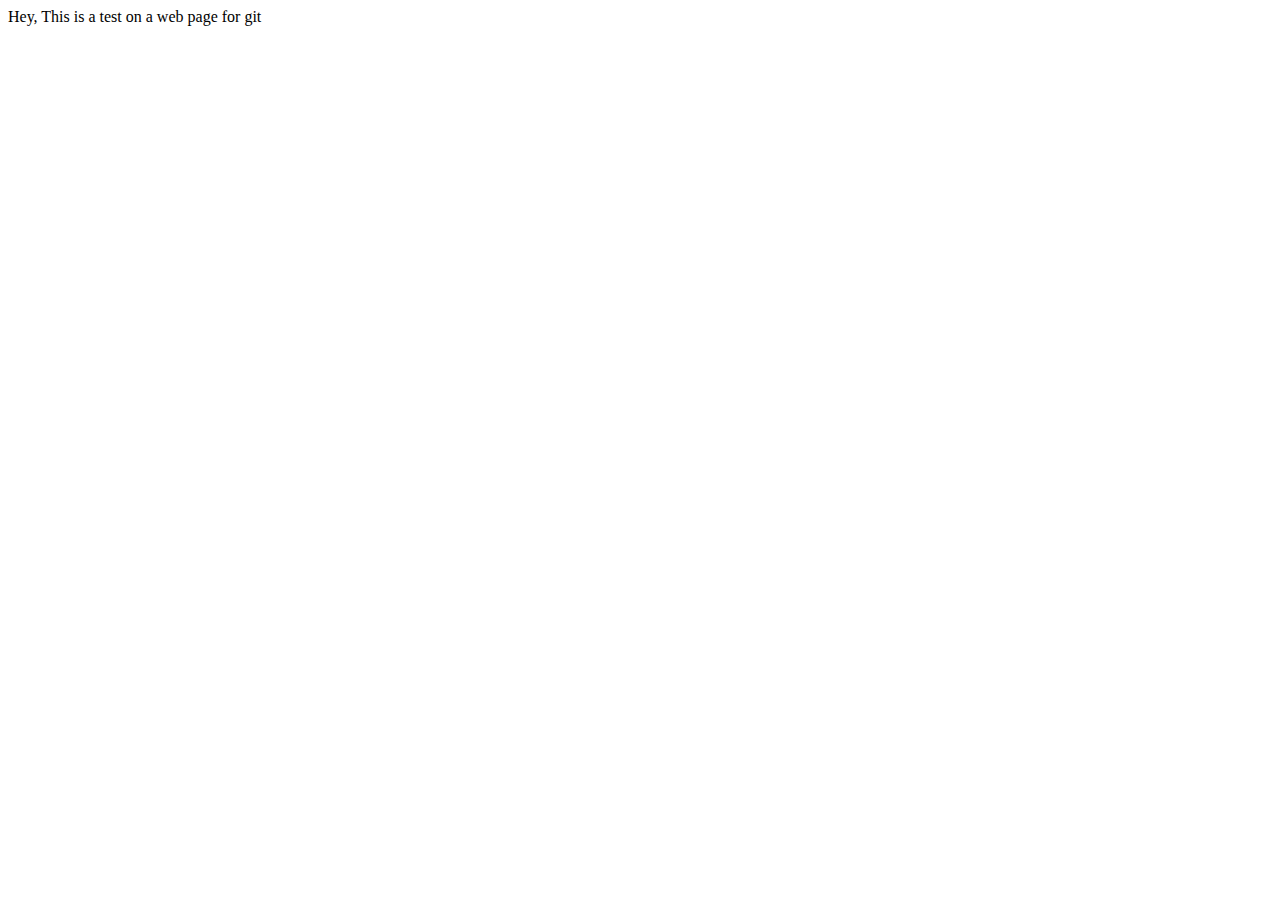
==== index.html @ 27c4f01e "this index already in html format" ====
<html lang="en">
<head>
    <meta charset="UTF-8">
    <meta http-equiv="X-UA-Compatible" content="IE=edge">
    <meta name="viewport" content="width=device-width, initial-scale=1.0">
    <title>Test git</title>
</head>
<body>
    Hey, This is a test on a web page for git
</body>
</html>
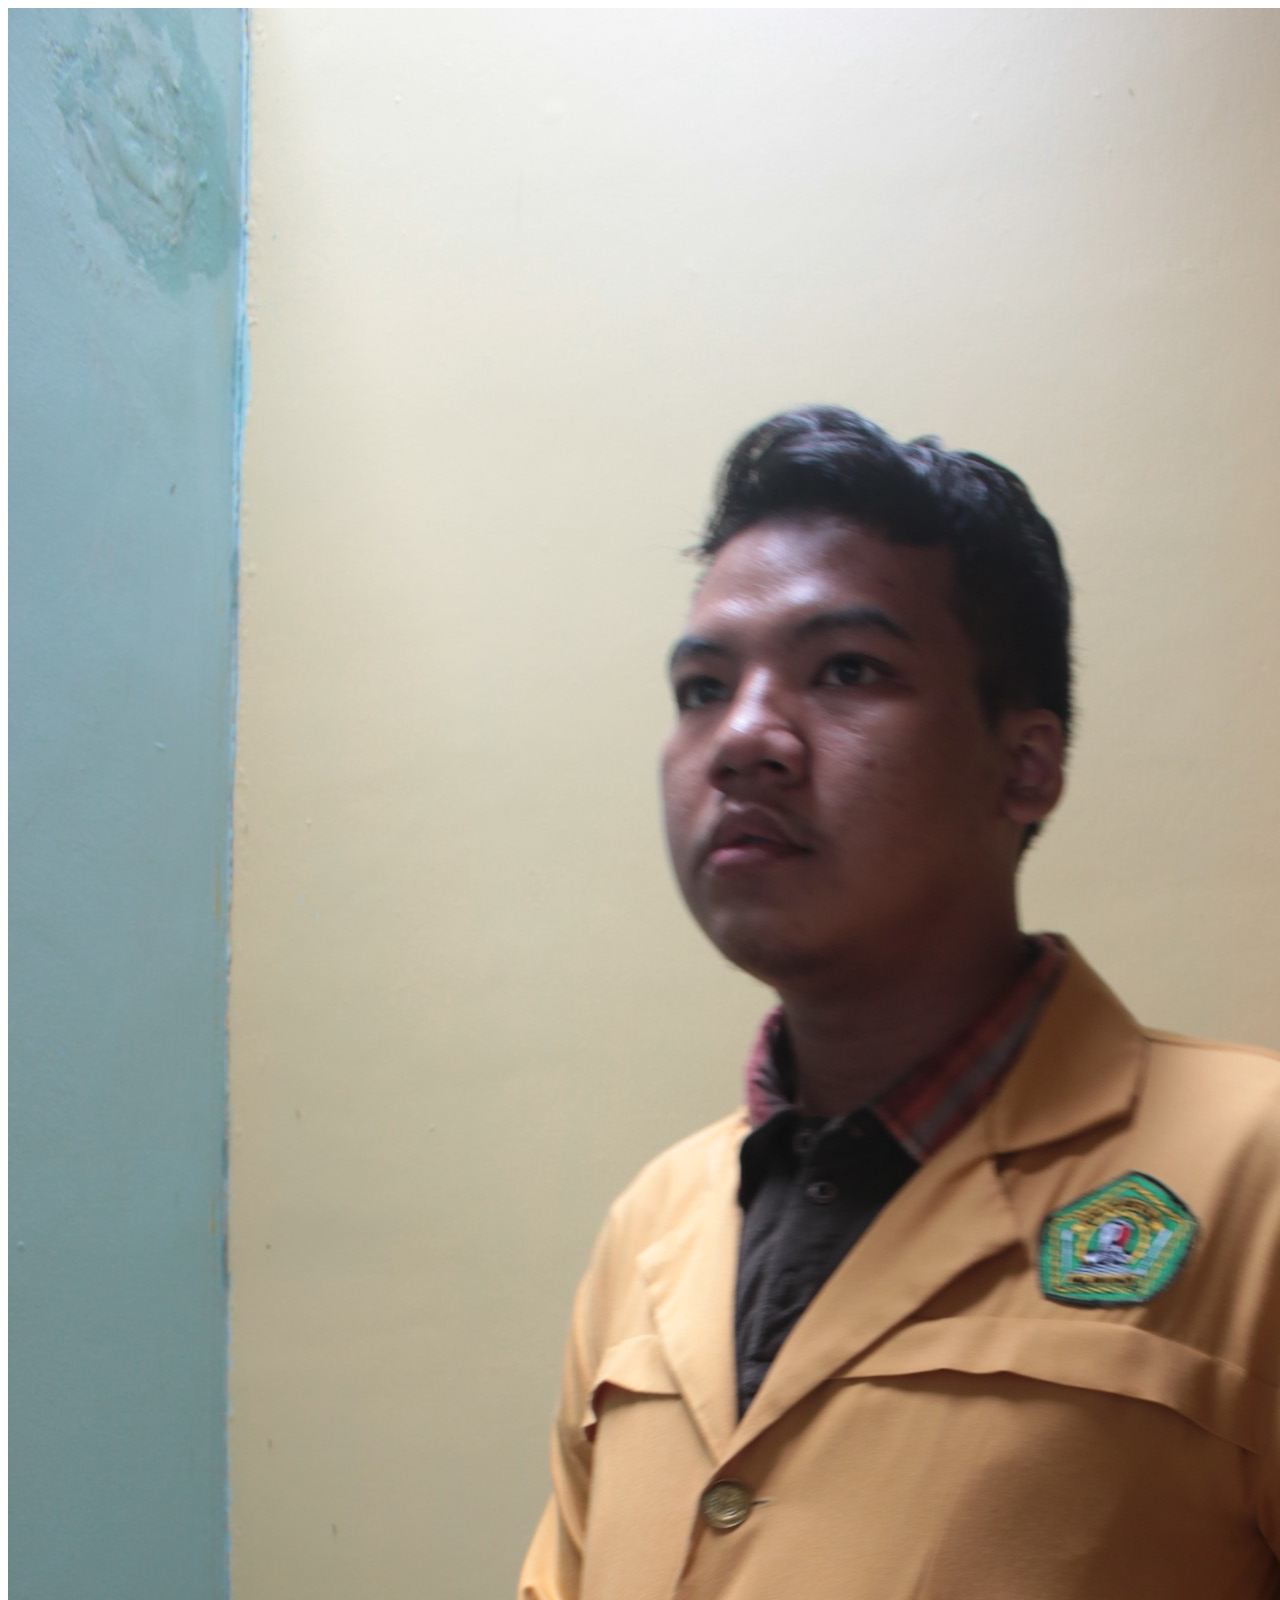
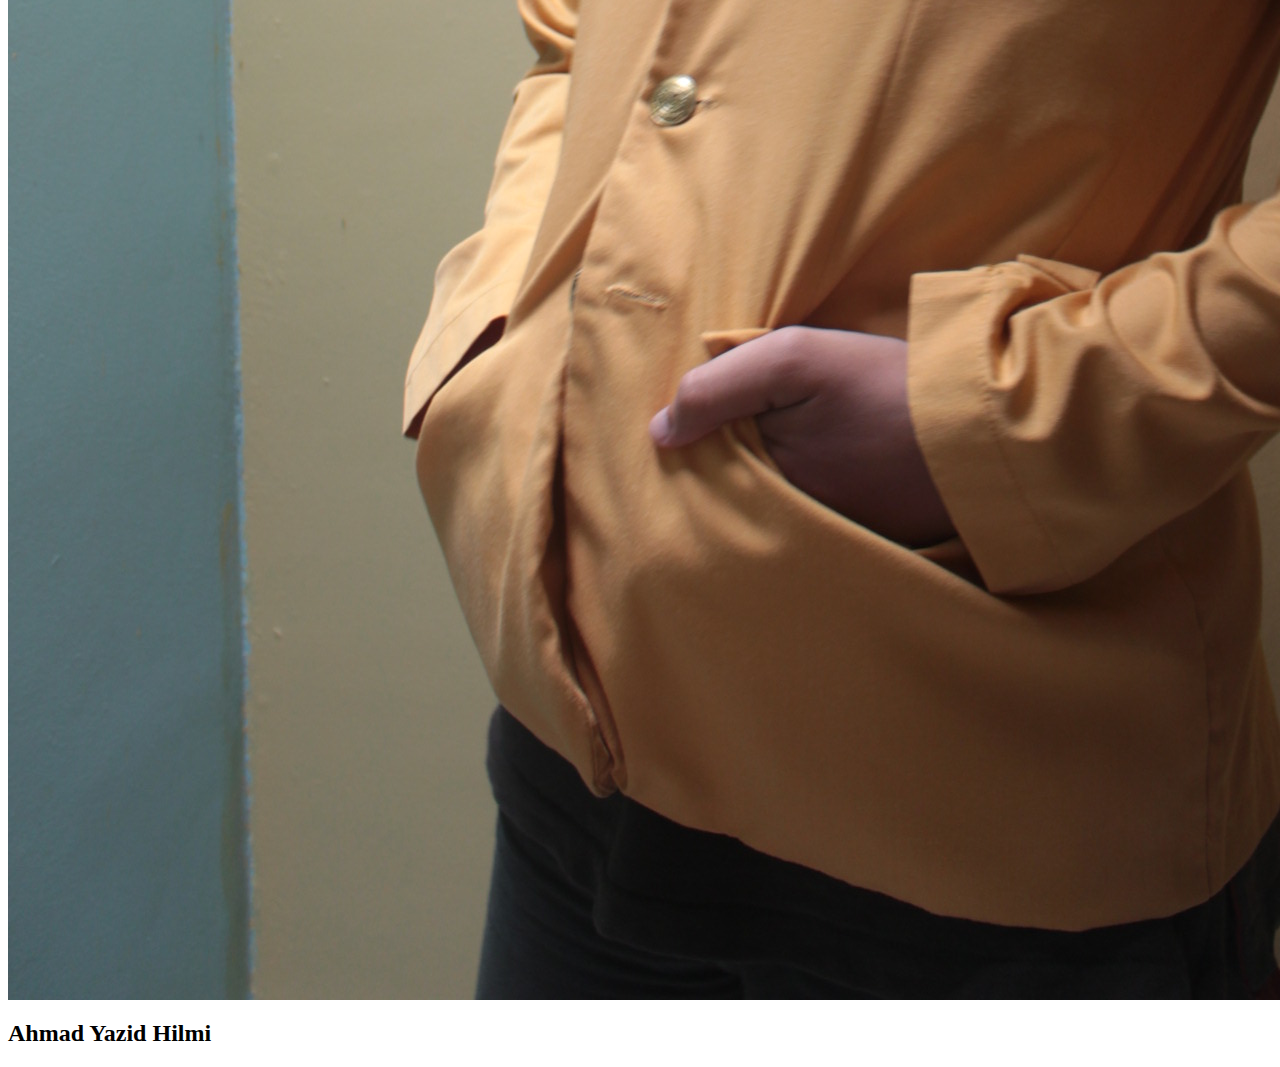
==== commit 1ecff4c2: "I change the hello world with my own picture" ====
--- a/index.html
+++ b/index.html
@@ -6,6 +6,9 @@
     <title>Test git</title>
 </head>
 <body>
-    Hey, This is a test on a web page for git
+    <div>
+        <img src="images/ahmad.JPG" alt="profile image" />
+        <h2>Ahmad Yazid Hilmi</h2>
+    </div>
 </body>
 </html>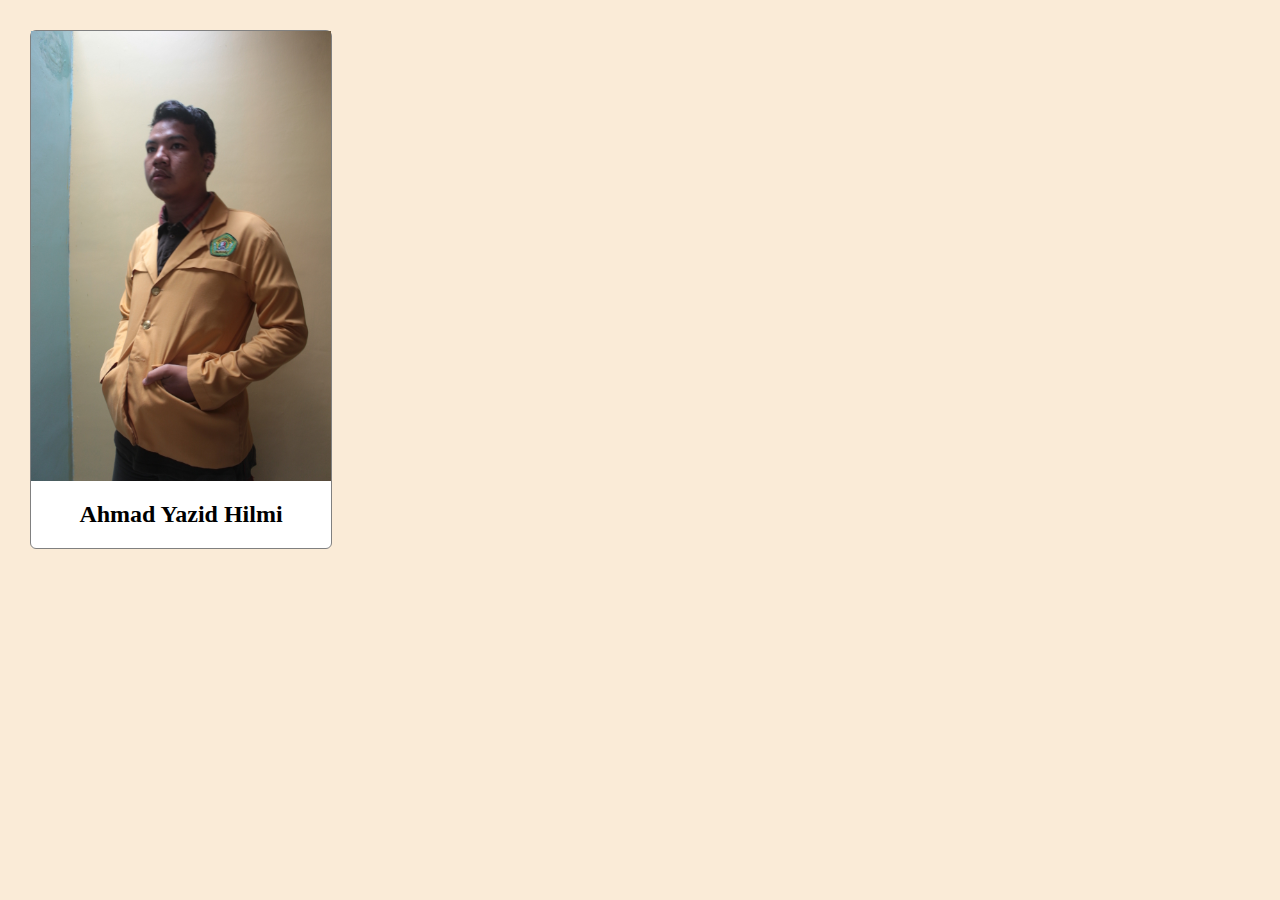
==== commit 7b4be5ae: "added initial style.css to style the profile" ====
--- a/index.html
+++ b/index.html
@@ -3,12 +3,13 @@
     <meta charset="UTF-8">
     <meta http-equiv="X-UA-Compatible" content="IE=edge">
     <meta name="viewport" content="width=device-width, initial-scale=1.0">
+    <link rel="stylesheet" href="style.css">
     <title>Test git</title>
 </head>
 <body>
-    <div>
-        <img src="images/ahmad.JPG" alt="profile image" />
-        <h2>Ahmad Yazid Hilmi</h2>
+    <div id="profile-container">
+        <img id="profile-image" src="images/ahmad.JPG" alt="profile image" />
+        <h2 id="profile-name" >Ahmad Yazid Hilmi</h2>
     </div>
 </body>
 </html>--- a/style.css
+++ b/style.css
@@ -0,0 +1,22 @@
+body {
+    width: 100%;
+    margin: 30px;
+    background-color: antiquewhite;
+ }
+  
+ #profile-container{
+    max-width: 300px;
+    background-color: white;
+    border: 1px solid gray;
+    border-radius: 6px;
+ }
+  
+ #profile-image{
+    width: 100%;
+    height: auto;
+ }
+  
+ #profile-name{
+    text-align: center;
+ }
+ 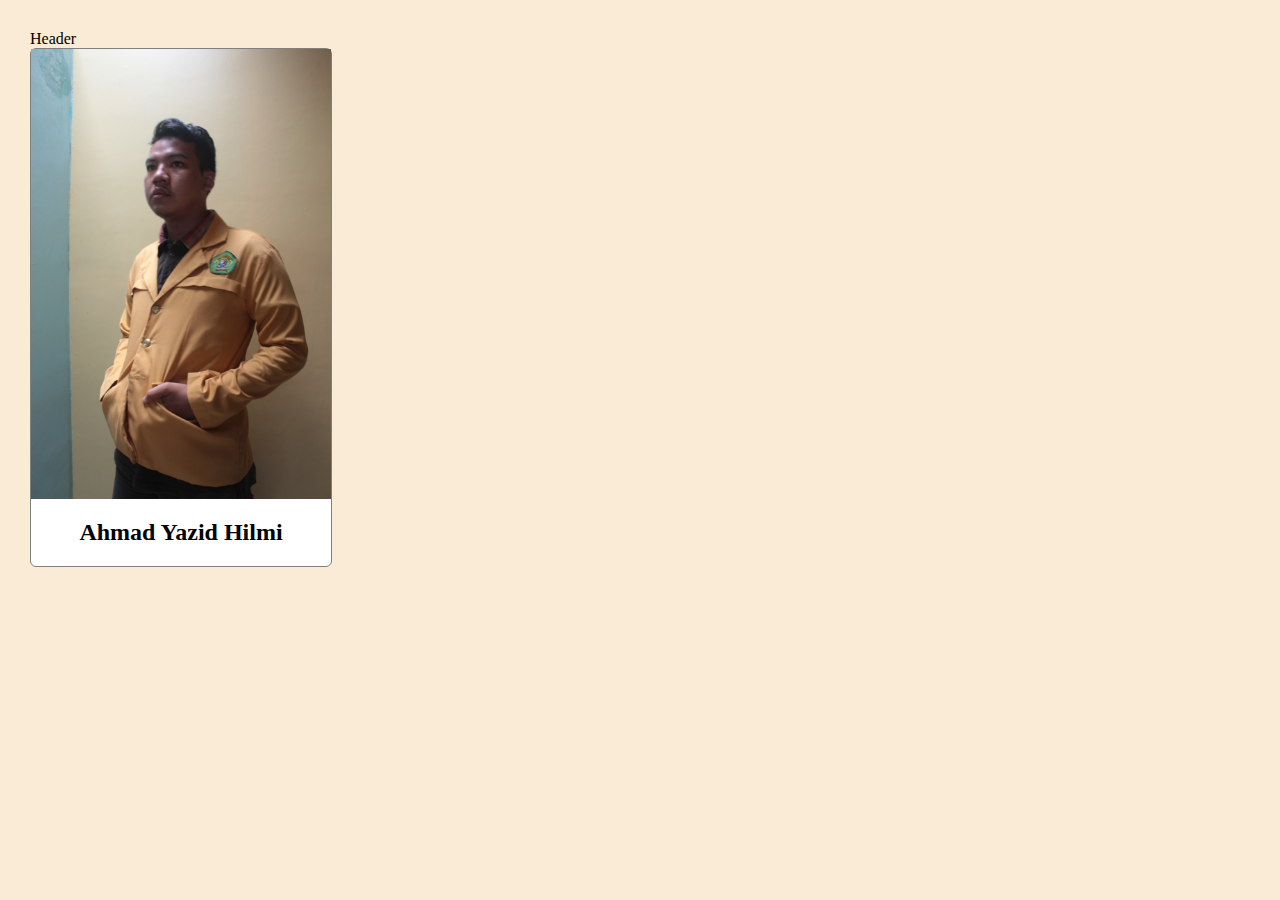
==== commit bb84fb43: "added new div as header container with id = header" ====
--- a/index.html
+++ b/index.html
@@ -7,6 +7,7 @@
     <title>Test git</title>
 </head>
 <body>
+    <div id="header">Header</div>
     <div id="profile-container">
         <img id="profile-image" src="images/ahmad.JPG" alt="profile image" />
         <h2 id="profile-name" >Ahmad Yazid Hilmi</h2>
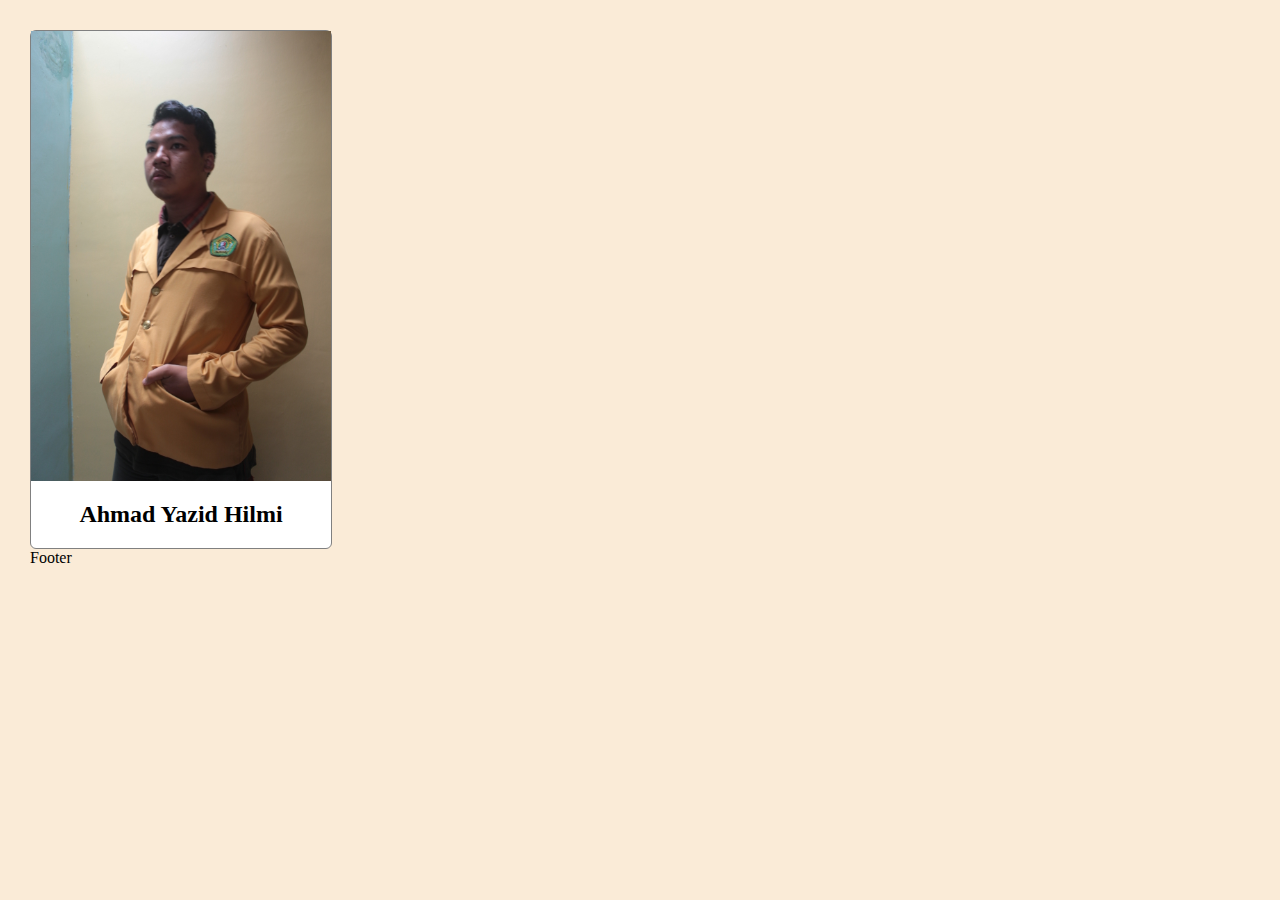
==== commit 212aa0c2: "added new div as footer container with id = footer" ====
--- a/index.html
+++ b/index.html
@@ -7,10 +7,10 @@
     <title>Test git</title>
 </head>
 <body>
-    <div id="header">Header</div>
     <div id="profile-container">
         <img id="profile-image" src="images/ahmad.JPG" alt="profile image" />
         <h2 id="profile-name" >Ahmad Yazid Hilmi</h2>
     </div>
+    <div id="footer">Footer</div>
 </body>
 </html>--- a/style.css
+++ b/style.css
@@ -19,4 +19,13 @@
  #profile-name{
     text-align: center;
  }
+
+ #header {
+    width: 100%;
+    height: 50px;
+    line-height: 50px;
+    background-color: burlywood;
+    text-align: center;
+    color: white;
+ }
  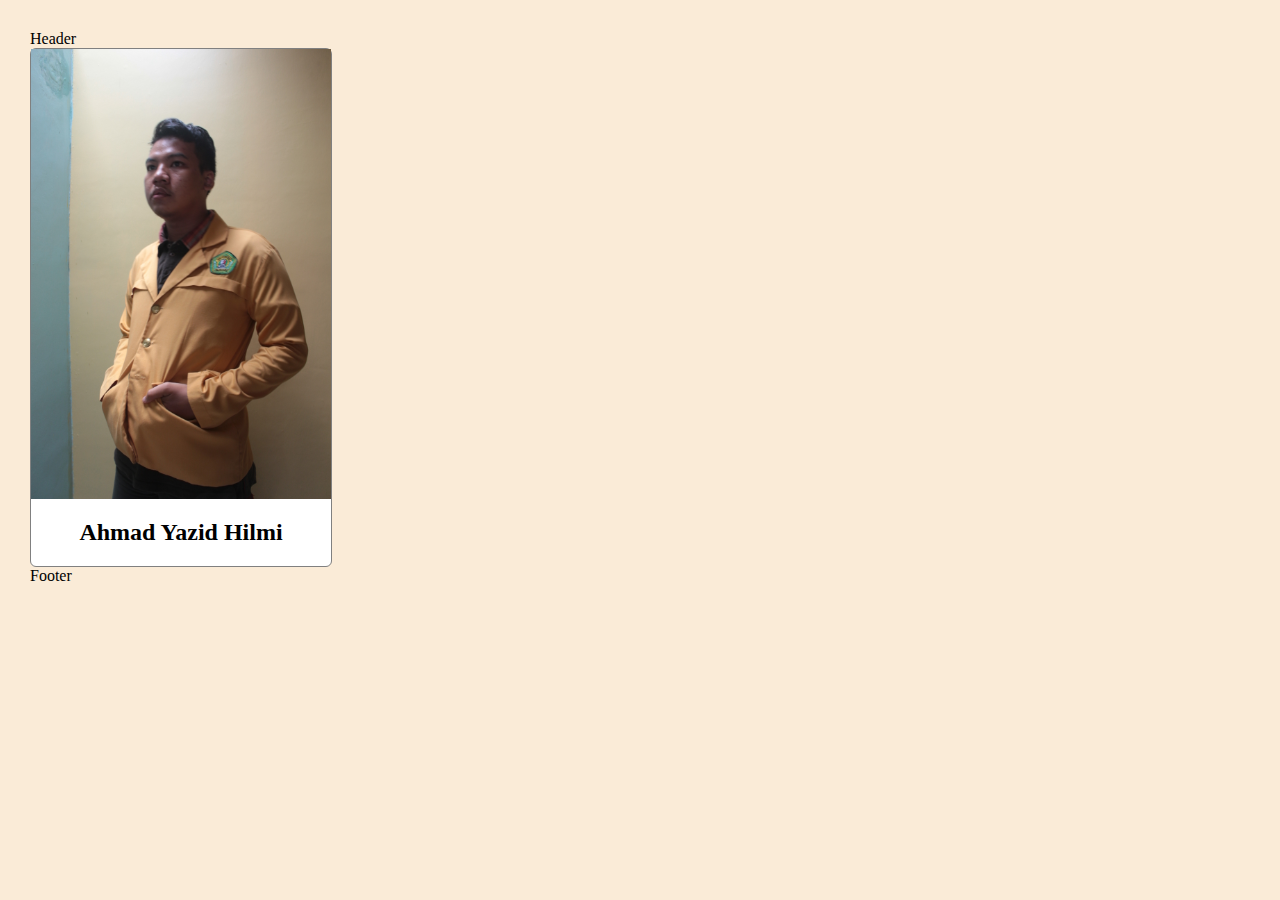
==== commit 1185eab8: "Merge branch 'development-1.0' into footer" ====
--- a/index.html
+++ b/index.html
@@ -7,6 +7,7 @@
     <title>Test git</title>
 </head>
 <body>
+    <div id="header">Header</div>
     <div id="profile-container">
         <img id="profile-image" src="images/ahmad.JPG" alt="profile image" />
         <h2 id="profile-name" >Ahmad Yazid Hilmi</h2>
--- a/style.css
+++ b/style.css
@@ -20,12 +20,20 @@
     text-align: center;
  }
 
+<<<<<<< HEAD
+ #footer {
+=======
  #header {
+>>>>>>> development-1.0
     width: 100%;
     height: 50px;
     line-height: 50px;
     background-color: burlywood;
     text-align: center;
     color: white;
+<<<<<<< HEAD
  }
- +=======
+ }
+ 
+>>>>>>> development-1.0
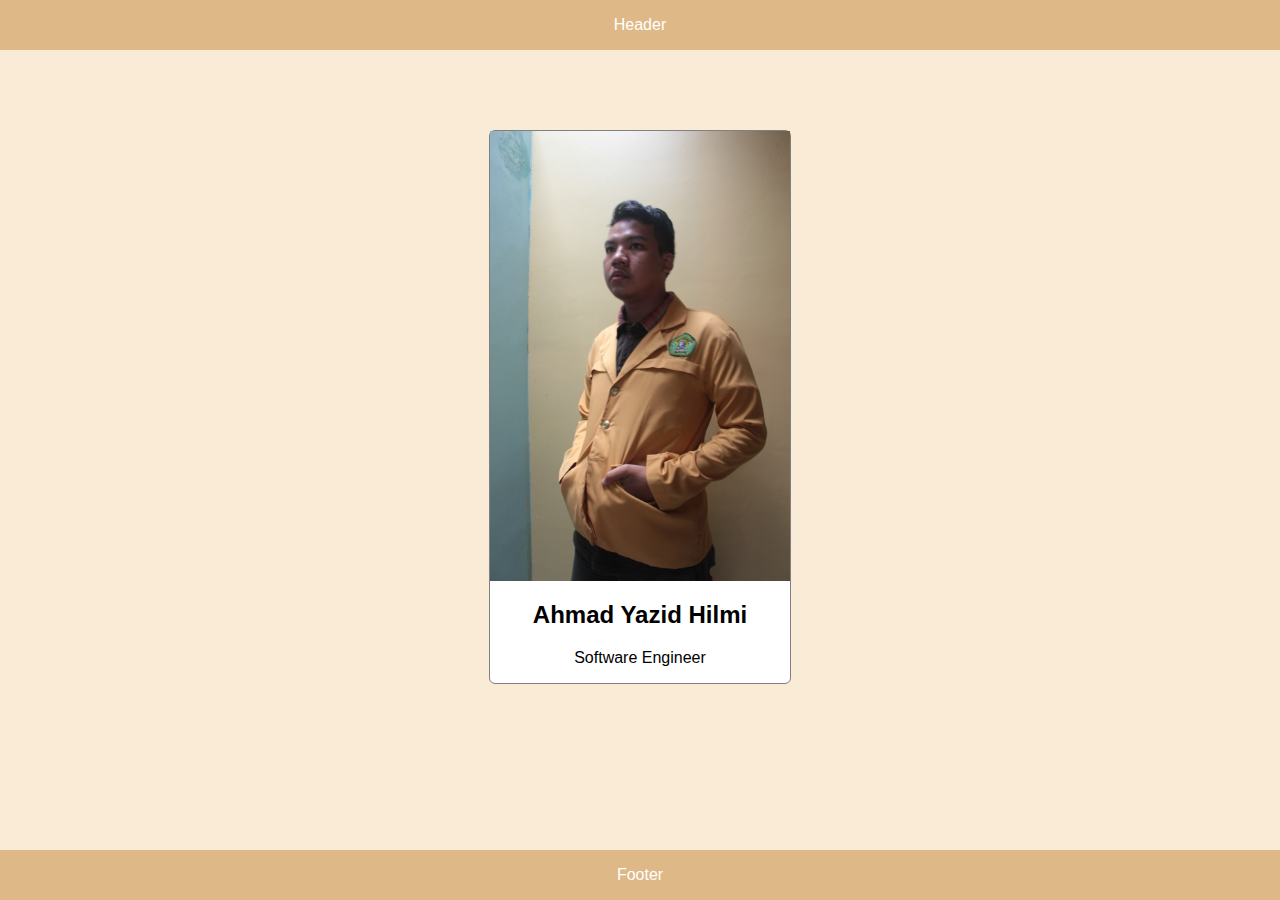
==== commit 6f24e65e: "stashed recently" ====
--- a/index.html
+++ b/index.html
@@ -11,6 +11,7 @@
     <div id="profile-container">
         <img id="profile-image" src="images/ahmad.JPG" alt="profile image" />
         <h2 id="profile-name" >Ahmad Yazid Hilmi</h2>
+        <p id="profile-job">Software Engineer</p>
     </div>
     <div id="footer">Footer</div>
 </body>
--- a/style.css
+++ b/style.css
@@ -1,11 +1,15 @@
 body {
     width: 100%;
-    margin: 30px;
+    height: 100%;
+    margin: 0px;
+    padding: 0px;
     background-color: antiquewhite;
+    font-family: Arial, Helvetica, sans-serif;
  }
   
  #profile-container{
     max-width: 300px;
+    margin: 80px auto;
     background-color: white;
     border: 1px solid gray;
     border-radius: 6px;
@@ -20,20 +24,26 @@
     text-align: center;
  }
 
-<<<<<<< HEAD
  #footer {
-=======
+    width: 100%;
+    height: 50px;
+    position: absolute;
+    bottom: 0;
+    line-height: 50px;
+    background-color: burlywood;
+    text-align: center;
+    color: white;
+ }
+
  #header {
->>>>>>> development-1.0
     width: 100%;
     height: 50px;
     line-height: 50px;
     background-color: burlywood;
     text-align: center;
     color: white;
-<<<<<<< HEAD
- }
-=======
  }
  
->>>>>>> development-1.0
+ #profile-job {
+    text-align: center;
+}
